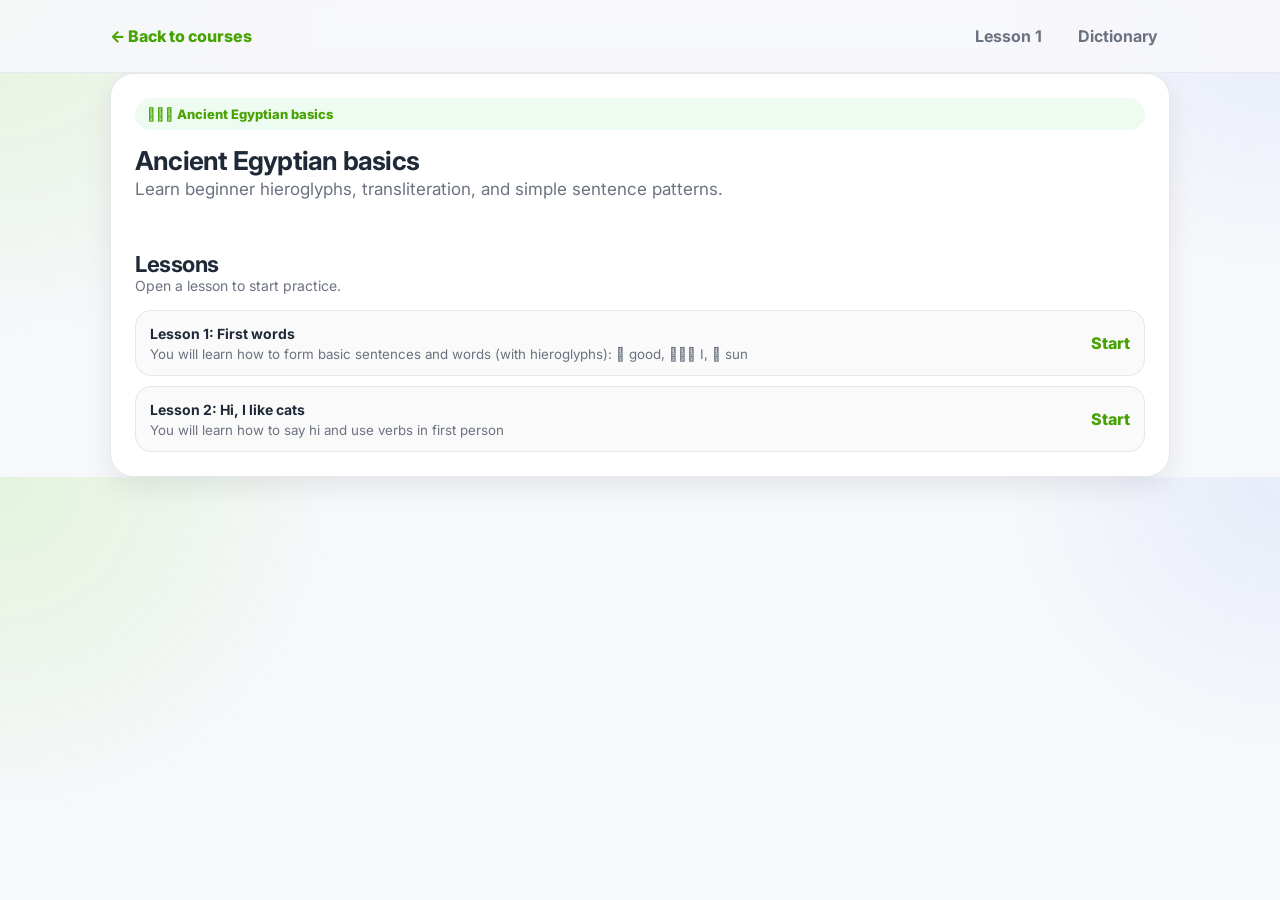
==== course.html @ 08fa09a4 "Add files via upload" ====
<!DOCTYPE html>
<html lang="en">
<head>
  <meta charset="UTF-8" />
  <meta name="viewport" content="width=device-width, initial-scale=1.0" />
  <title>Course | LingsNiche</title>
  <link rel="preconnect" href="https://fonts.googleapis.com">
  <link rel="preconnect" href="https://fonts.gstatic.com" crossorigin>
  <link href="https://fonts.googleapis.com/css2?family=Inter:wght@400;500;600;700;800&display=swap" rel="stylesheet">
  <link rel="stylesheet" href="styles.css">
</head>
<body>
  <header class="sticky">
    <div class="topbar wrap">
      <a class="back" href="index.html">← Back to courses</a>
      <div class="nav-links">
        <a href="lesson.html?course=ancient-egyptian&lesson=basics-1">Lesson 1</a>
        <a id="dictionaryLink" href="dictionary.html?course=ancient-egyptian">Dictionary</a>
      </div>
    </div>
  </header>

  <main class="page">
    <section class="card page-card stack">
      <div class="badge" id="courseBadge">Course</div>
      <div>
        <h1 class="course-title" id="courseTitle">Loading…</h1>
        <p class="lead" id="courseIntro"></p>
      </div>

      <div>
        <div class="section-title">
          <div>
            <h2>Lessons</h2>
            <p>Open a lesson to start practice.</p>
          </div>
        </div>
        <ul class="lesson-list" id="lessonList"></ul>
      </div>
    </section>
  </main>

  <script src="app.js"></script>
</body>
</html>
---- styles.css ----
:root{
  --green:#58cc02;
  --green-dark:#46a302;
  --bg:#f7f8fb;
  --card:#ffffff;
  --text:#1f2937;
  --muted:#6b7280;
  --border:#e5e7eb;
  --blue:#2563eb;
  --red:#ef4444;
  --shadow: 0 10px 30px rgba(0,0,0,.08);
  --radius: 24px;
}
*{box-sizing:border-box}
html{scroll-behavior:smooth}
body{
  margin:0;
  font-family:Inter, system-ui, sans-serif;
  background:
    radial-gradient(circle at top left, rgba(88,204,2,.12), transparent 25%),
    radial-gradient(circle at top right, rgba(37,99,235,.08), transparent 20%),
    var(--bg);
  color:var(--text);
}
a{color:inherit}
code{
  background:#f3f4f6;
  padding:.15rem .35rem;
  border-radius:.4rem;
}
.shell, .wrap, .course-wrap, .hero, .page{
  max-width:1100px;
  margin:0 auto;
  padding-left:20px;
  padding-right:20px;
}
header.sticky{
  position:sticky;
  top:0;
  z-index:20;
  background:rgba(247,248,251,.88);
  backdrop-filter: blur(10px);
  border-bottom:1px solid rgba(229,231,235,.8);
}
.topbar{
  display:flex;
  align-items:center;
  justify-content:space-between;
  gap:16px;
  padding:18px 20px;
}
.brand{
  display:flex;
  align-items:center;
  gap:12px;
  font-weight:800;
  font-size:20px;
}
.logo{
  width:40px;
  height:40px;
  border-radius:14px;
  background:linear-gradient(135deg, var(--green), #8ae234);
  display:grid;
  place-items:center;
  color:white;
  font-size:22px;
  box-shadow:0 8px 18px rgba(88,204,2,.25);
}
.nav-links{
  display:flex;
  flex-wrap:wrap;
  gap:12px;
  font-weight:700;
  color:var(--muted);
}
.nav-links a{
  text-decoration:none;
  padding:8px 12px;
  border-radius:999px;
}
.nav-links a:hover{
  background:#eefbf0;
  color:var(--green-dark);
}

.hero{
  padding-top:42px;
  padding-bottom:16px;
}
.hero-card,
.card{
  background:var(--card);
  border:1px solid var(--border);
  border-radius:var(--radius);
  box-shadow:var(--shadow);
}
.hero-card{
  padding:34px;
  overflow:hidden;
  position:relative;
}
.hero-card:before{
  content:"";
  position:absolute;
  inset:auto -60px -60px auto;
  width:220px;
  height:220px;
  background:radial-gradient(circle, rgba(88,204,2,.18), transparent 65%);
  pointer-events:none;
}
.eyebrow{
  display:inline-flex;
  align-items:center;
  gap:8px;
  padding:8px 12px;
  border-radius:999px;
  background:#eefbf0;
  color:var(--green-dark);
  font-weight:700;
  font-size:13px;
  margin-bottom:18px;
}
h1{
  margin:0 0 14px;
  font-size:clamp(34px, 4vw, 54px);
  line-height:1.02;
  letter-spacing:-.04em;
}
.hero p, .lead{
  margin:0 0 22px;
  color:var(--muted);
  font-size:17px;
  line-height:1.65;
  max-width:62ch;
}
.cta-row{
  display:flex;
  flex-wrap:wrap;
  gap:12px;
  margin-top:12px;
}
.btn{
  appearance:none;
  border:0;
  border-radius:16px;
  padding:14px 18px;
  font-weight:700;
  text-decoration:none;
  display:inline-flex;
  align-items:center;
  justify-content:center;
  gap:10px;
  cursor:pointer;
  transition:transform .15s ease, box-shadow .15s ease, opacity .15s ease;
}
.btn:hover{transform:translateY(-1px)}
.btn.primary{
  background:var(--green);
  color:#fff;
  box-shadow:0 12px 20px rgba(88,204,2,.25);
}
.btn.secondary{
  background:#eef2ff;
  color:var(--blue);
}
.btn.ghost{
  background:#f3f4f6;
  color:#374151;
}
.section-title{
  display:flex;
  align-items:end;
  justify-content:space-between;
  gap:12px;
  margin:8px 0 14px;
}
.section-title h2{
  margin:0;
  font-size:22px;
  letter-spacing:-.02em;
}
.section-title p{
  margin:0;
  color:var(--muted);
  font-size:14px;
}
.grid{
  display:grid;
  grid-template-columns:repeat(2, minmax(0, 1fr));
  gap:18px;
}
.course-card{
  padding:22px;
}
.course-top{
  display:flex;
  gap:16px;
  align-items:flex-start;
  justify-content:space-between;
}
.course-badge{
  width:56px;
  height:56px;
  border-radius:18px;
  display:grid;
  place-items:center;
  background:linear-gradient(135deg, rgba(88,204,2,.15), rgba(88,204,2,.05));
  color:var(--green-dark);
  font-size:28px;
  flex:0 0 auto;
}
.course-card h3{
  margin:0;
  font-size:20px;
}
.course-card p{
  margin:0;
  color:var(--muted);
  line-height:1.55;
}
.lesson-list{
  margin:16px 0 0;
  padding:0;
  list-style:none;
  display:grid;
  gap:10px;
}
.lesson-list li{
  display:flex;
  align-items:center;
  justify-content:space-between;
  gap:12px;
  padding:12px 14px;
  border:1px solid var(--border);
  border-radius:16px;
  background:#fafafa;
}
.lesson-list strong{font-size:14px}
.lesson-list small{color:var(--muted)}
.lesson-link{
  white-space:nowrap;
  color:var(--green-dark);
  text-decoration:none;
  font-weight:800;
}
.lesson-link:hover{text-decoration:underline}
.badge{
  display:inline-flex;
  align-items:center;
  gap:8px;
  background:#eefbf0;
  color:var(--green-dark);
  border-radius:999px;
  padding:8px 12px;
  font-size:13px;
  font-weight:800;
}
.small{
  font-size:13px;
  color:var(--muted);
}
.stack{
  display:grid;
  gap:18px;
}
.page-card{
  padding:24px;
}
.filter-row{
  display:flex;
  gap:12px;
  flex-wrap:wrap;
  align-items:center;
}
.search{
  width:min(520px, 100%);
  border:1px solid var(--border);
  border-radius:16px;
  padding:13px 14px;
  font:inherit;
  background:white;
}
.dictionary-grid{
  display:grid;
  grid-template-columns:repeat(2, minmax(0,1fr));
  gap:14px;
  margin-top:18px;
}
.dict-card{
  border:1px solid var(--border);
  border-radius:20px;
  background:#fff;
  padding:18px;
}
.glyph{
  font-size:40px;
  line-height:1.1;
  margin-bottom:10px;
}
.dict-card h3{
  margin:0 0 4px;
  font-size:18px;
}
.dict-card p{
  margin:0;
  color:var(--muted);
  line-height:1.55;
}
.kicker{
  color:var(--green-dark);
  font-weight:800;
  font-size:13px;
  text-transform:uppercase;
  letter-spacing:.08em;
}
.course-row{
  display:flex;
  align-items:center;
  justify-content:space-between;
  gap:16px;
  margin-bottom:16px;
  flex-wrap:wrap;
}
.course-title{
  margin:0;
  font-size:26px;
  letter-spacing:-.03em;
}
.meta{
  color:var(--muted);
  font-size:14px;
}
.progress-wrap{
  display:flex;
  align-items:center;
  gap:12px;
  min-width:260px;
  flex:1;
  justify-content:flex-end;
}
.progress{
  height:12px;
  background:#edf2f7;
  border-radius:999px;
  overflow:hidden;
  width:min(320px, 100%);
  border:1px solid var(--border);
}
.progress > div{
  height:100%;
  width:0%;
  background:linear-gradient(90deg, var(--green), #8ae234);
  border-radius:999px;
  transition:width .25s ease;
}
.main{
  padding:24px;
}
.question-head{
  display:flex;
  justify-content:space-between;
  align-items:flex-start;
  gap:16px;
  margin-bottom:18px;
}
.question-index{
  color:var(--green-dark);
  font-weight:800;
  font-size:13px;
  text-transform:uppercase;
  letter-spacing:.08em;
  margin-bottom:8px;
}
.prompt{
  margin:0;
  font-size:26px;
  line-height:1.2;
  letter-spacing:-.03em;
}
.subtitle{
  margin:10px 0 0;
  color:var(--muted);
  line-height:1.6;
}
.exercise{
  margin-top:18px;
  padding:20px;
  border-radius:22px;
  border:1px solid var(--border);
  background:#fafafa;
}
.match-layout{
  display:grid;
  grid-template-columns:1fr 1fr;
  gap:18px;
}
.column{
  display:grid;
  gap:10px;
}
.option{
  border:1px solid var(--border);
  background:white;
  border-radius:18px;
  padding:14px 16px;
  font-weight:700;
  cursor:pointer;
  text-align:left;
  transition:transform .12s ease, border-color .12s ease, background .12s ease;
  user-select:none;
}
.option:hover{transform:translateY(-1px)}
.option.selected{
  border-color:var(--green);
  background:#effef2;
  box-shadow:0 8px 16px rgba(88,204,2,.10);
}
.option.matched{
  opacity:.55;
  cursor:default;
  background:#f3f4f6;
}
.option.correct{
  border-color:var(--green);
  background:#effef2;
}
.option.wrong{
  border-color:var(--red);
  background:#fff1f2;
}
.builder{
  display:grid;
  gap:14px;
}
.source-box{
  padding:14px 16px;
  border-radius:18px;
  border:1px solid var(--border);
  background:#fff;
  font-weight:700;
  line-height:1.5;
  overflow-wrap:anywhere;
}
.answer-box{
  min-height:74px;
  border:2px dashed #d1d5db;
  border-radius:20px;
  background:#fff;
  padding:12px;
  display:flex;
  flex-wrap:wrap;
  gap:10px;
  align-items:center;
}
.word-bank{
  display:flex;
  flex-wrap:wrap;
  gap:10px;
}
.word{
  border:1px solid var(--border);
  background:#fff;
  border-radius:999px;
  padding:10px 14px;
  font-weight:700;
  cursor:pointer;
  user-select:none;
}
.word.used{
  opacity:.4;
  cursor:not-allowed;
}
.chip{
  border:none;
  background:#eaf8da;
  color:#214b00;
  border-radius:999px;
  padding:10px 14px;
  font-weight:700;
  cursor:pointer;
}
.actions{
  display:flex;
  gap:12px;
  flex-wrap:wrap;
  margin-top:18px;
  align-items:center;
}
.btn:disabled{
  opacity:.5;
  cursor:not-allowed;
}
.feedback{
  margin-top:16px;
  padding:14px 16px;
  border-radius:16px;
  display:none;
  font-weight:600;
  line-height:1.6;
}
.feedback.show{display:block}
.feedback.correct{
  background:#effef2;
  color:#14532d;
  border:1px solid #bbf7d0;
}
.feedback.wrong{
  background:#fff1f2;
  color:#9f1239;
  border:1px solid #fecdd3;
}
.explanation{
  margin-top:14px;
  color:var(--muted);
  line-height:1.7;
  display:none;
}
.explanation.show{display:block}
.footer-actions{
  margin-top:18px;
  display:flex;
  justify-content:space-between;
  gap:12px;
  flex-wrap:wrap;
}
.hidden{display:none !important;}
.match-help{
  margin:0 0 10px;
  color:var(--muted);
  font-size:14px;
}
.back{
  text-decoration:none;
  color:var(--green-dark);
  font-weight:800;
}
.topnav{
  display:flex;
  align-items:center;
  justify-content:space-between;
  gap:16px;
  margin-bottom:18px;
  flex-wrap:wrap;
}
.header{
  padding:24px;
  margin-bottom:16px;
}
@media (max-width: 860px){
  .grid,.dictionary-grid{grid-template-columns:1fr}
}
@media (max-width: 760px){
  .match-layout{grid-template-columns:1fr}
  .progress-wrap{width:100%; justify-content:flex-start}
  .question-head{flex-direction:column}
  .course-row{align-items:flex-start}
}
@media (max-width: 520px){
  .hero-card,.course-card,.page-card,.header,.main{padding:18px}
  h1{font-size:32px}
}


.info-card{
  display:grid;
  gap:14px;
  padding:18px;
  border-radius:20px;
  background:#fff;
  border:1px solid var(--border);
}
.info-glyph{
  font-size:20px;
  font-weight:700;
  line-height:1.7;
  overflow-wrap:anywhere;
}
.info-example{
  padding:14px 16px;
  border-radius:16px;
  background:#f3f4f6;
  color:var(--text);
  line-height:1.6;
  font-weight:600;
}
.word, .chip, .dict-card .glyph{
  font-family: inherit;
}
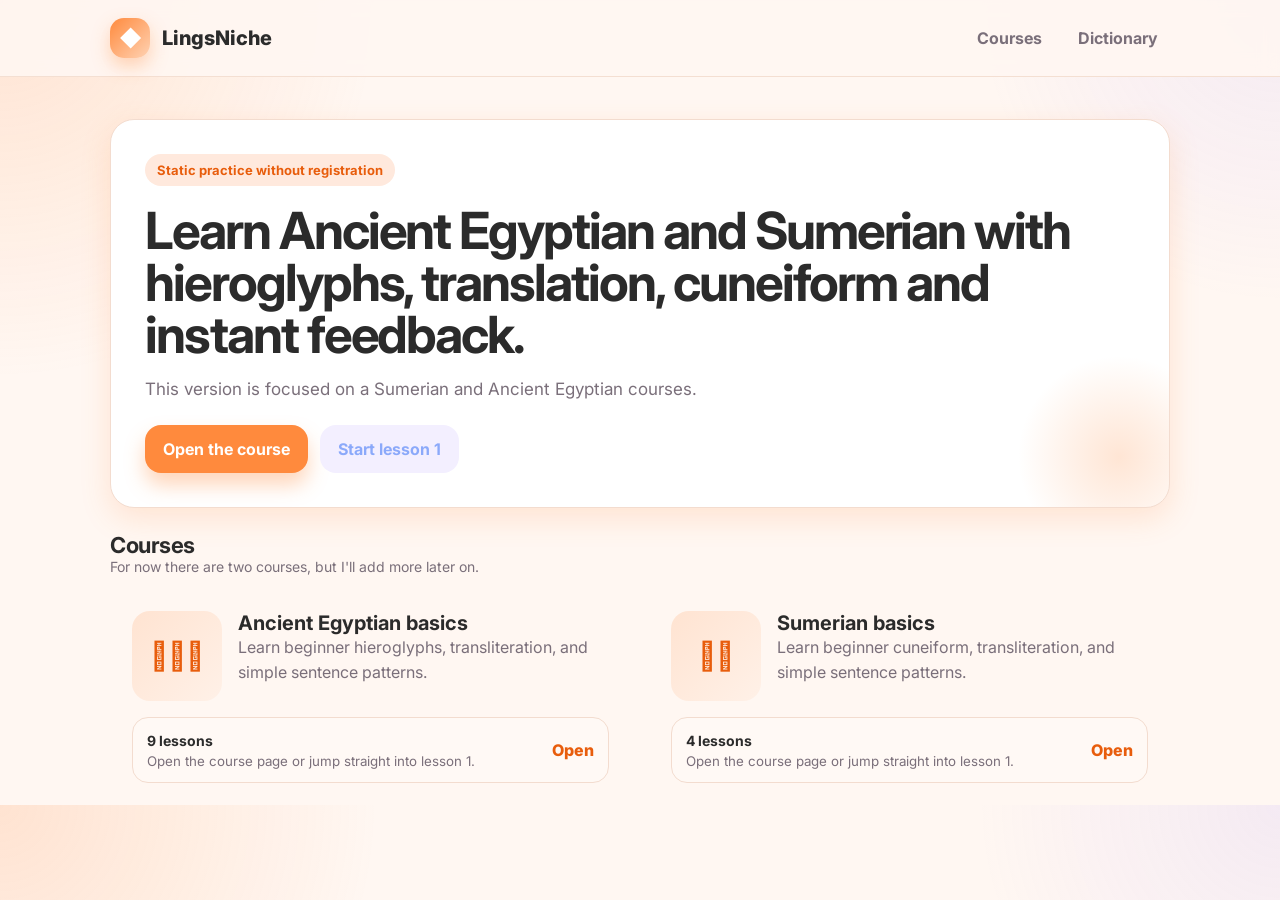
==== commit d222bbc8: "Update course.html" ====
--- a/course.html
+++ b/course.html
@@ -3,7 +3,7 @@
 <head>
   <meta charset="UTF-8" />
   <meta name="viewport" content="width=device-width, initial-scale=1.0" />
-  <title>Course | LingsNiche</title>
+  <title>LingsNiche</title>
   <link rel="preconnect" href="https://fonts.googleapis.com">
   <link rel="preconnect" href="https://fonts.gstatic.com" crossorigin>
   <link href="https://fonts.googleapis.com/css2?family=Inter:wght@400;500;600;700;800&display=swap" rel="stylesheet">
@@ -12,31 +12,38 @@
 <body>
   <header class="sticky">
     <div class="topbar wrap">
-      <a class="back" href="index.html">← Back to courses</a>
+      <div class="brand"><div class="logo">◆</div> LingsNiche</div>
       <div class="nav-links">
-        <a href="lesson.html?course=ancient-egyptian&lesson=basics-1">Lesson 1</a>
-        <a id="dictionaryLink" href="dictionary.html?course=ancient-egyptian">Dictionary</a>
+        <a href="index.html">Courses</a>
+        <a href="dictionary.html?course=ancient-egyptian">Dictionary</a>
       </div>
     </div>
   </header>
 
-  <main class="page">
-    <section class="card page-card stack">
-      <div class="badge" id="courseBadge">Course</div>
-      <div>
-        <h1 class="course-title" id="courseTitle">Loading…</h1>
-        <p class="lead" id="courseIntro"></p>
+  <main>
+    <section class="hero">
+      <div class="hero-card">
+        <div class="eyebrow">Static practice without registration</div>
+        <h1>Learn Ancient Egyptian and Sumerian with hieroglyphs, translation, cuneiform and instant feedback.</h1>
+        <p>
+          This version is focused on a Sumerian and Ancient Egyptian courses.
+        </p>
+        <div class="cta-row">
+          <a class="btn primary" href="course.html?course=ancient-egyptian">Open the course</a>
+          <a class="btn secondary" href="lesson.html?course=ancient-egyptian&lesson=basics-1">Start lesson 1</a>
+        </div>
+      </div>
+    </section>
+
+    <section class="course-wrap" id="courses">
+      <div class="section-title">
+        <div>
+          <h2>Courses</h2>
+          <p>For now there are two courses, but I'll add more later on.</p>
+        </div>
       </div>
 
-      <div>
-        <div class="section-title">
-          <div>
-            <h2>Lessons</h2>
-            <p>Open a lesson to start practice.</p>
-          </div>
-        </div>
-        <ul class="lesson-list" id="lessonList"></ul>
-      </div>
+      <div class="grid" id="courseGrid"></div>
     </section>
   </main>
 
--- a/styles.css
+++ b/styles.css
@@ -1,48 +1,56 @@
-
 :root{
-  --green:#58cc02;
-  --green-dark:#46a302;
-  --bg:#f7f8fb;
+  --pink:#ff8a3d;
+  --pink-dark:#e85d0c;
+  --bg:#fff7f2;
   --card:#ffffff;
-  --text:#1f2937;
-  --muted:#6b7280;
-  --border:#e5e7eb;
-  --blue:#2563eb;
-  --red:#ef4444;
-  --shadow: 0 10px 30px rgba(0,0,0,.08);
+  --text:#2b2b2b;
+  --muted:#7a6f7a;
+  --border:#f3dccf;
+  --blue:#8ba9fa;
+  --red:#ff6b6b;
+  --shadow: 0 10px 30px rgba(255,138,61,.18);
   --radius: 24px;
 }
-*{box-sizing:border-box}
+
+*
+{box-sizing:border-box}
+
 html{scroll-behavior:smooth}
+
 body{
   margin:0;
   font-family:Inter, system-ui, sans-serif;
   background:
-    radial-gradient(circle at top left, rgba(88,204,2,.12), transparent 25%),
-    radial-gradient(circle at top right, rgba(37,99,235,.08), transparent 20%),
+    radial-gradient(circle at top left, rgba(255,138,61,.18), transparent 25%),
+    radial-gradient(circle at top right, rgba(167,139,250,.12), transparent 20%),
     var(--bg);
   color:var(--text);
 }
+
 a{color:inherit}
+
 code{
-  background:#f3f4f6;
+  background:#fff1e8;
   padding:.15rem .35rem;
   border-radius:.4rem;
 }
+
 .shell, .wrap, .course-wrap, .hero, .page{
   max-width:1100px;
   margin:0 auto;
   padding-left:20px;
   padding-right:20px;
 }
+
 header.sticky{
   position:sticky;
   top:0;
   z-index:20;
-  background:rgba(247,248,251,.88);
+  background:rgba(255,247,242,.9);
   backdrop-filter: blur(10px);
-  border-bottom:1px solid rgba(229,231,235,.8);
-}
+  border-bottom:1px solid rgba(243,220,207,.9);
+}
+
 .topbar{
   display:flex;
   align-items:center;
@@ -50,6 +58,7 @@
   gap:16px;
   padding:18px 20px;
 }
+
 .brand{
   display:flex;
   align-items:center;
@@ -57,17 +66,19 @@
   font-weight:800;
   font-size:20px;
 }
+
 .logo{
   width:40px;
   height:40px;
   border-radius:14px;
-  background:linear-gradient(135deg, var(--green), #8ae234);
+  background:linear-gradient(135deg, var(--pink), #ffd2b3);
   display:grid;
   place-items:center;
   color:white;
   font-size:22px;
-  box-shadow:0 8px 18px rgba(88,204,2,.25);
-}
+  box-shadow:0 8px 18px rgba(255,138,61,.35);
+}
+
 .nav-links{
   display:flex;
   flex-wrap:wrap;
@@ -75,20 +86,23 @@
   font-weight:700;
   color:var(--muted);
 }
+
 .nav-links a{
   text-decoration:none;
   padding:8px 12px;
   border-radius:999px;
 }
+
 .nav-links a:hover{
-  background:#eefbf0;
-  color:var(--green-dark);
+  background:#ffe9dd;
+  color:var(--pink-dark);
 }
 
 .hero{
   padding-top:42px;
   padding-bottom:16px;
 }
+
 .hero-card,
 .card{
   background:var(--card);
@@ -96,38 +110,43 @@
   border-radius:var(--radius);
   box-shadow:var(--shadow);
 }
+
 .hero-card{
   padding:34px;
   overflow:hidden;
   position:relative;
 }
+
 .hero-card:before{
   content:"";
   position:absolute;
   inset:auto -60px -60px auto;
   width:220px;
   height:220px;
-  background:radial-gradient(circle, rgba(88,204,2,.18), transparent 65%);
+  background:radial-gradient(circle, rgba(255,138,61,.22), transparent 65%);
   pointer-events:none;
 }
+
 .eyebrow{
   display:inline-flex;
   align-items:center;
   gap:8px;
   padding:8px 12px;
   border-radius:999px;
-  background:#eefbf0;
-  color:var(--green-dark);
+  background:#ffe9dd;
+  color:var(--pink-dark);
   font-weight:700;
   font-size:13px;
   margin-bottom:18px;
 }
+
 h1{
   margin:0 0 14px;
   font-size:clamp(34px, 4vw, 54px);
   line-height:1.02;
   letter-spacing:-.04em;
 }
+
 .hero p, .lead{
   margin:0 0 22px;
   color:var(--muted);
@@ -135,12 +154,14 @@
   line-height:1.65;
   max-width:62ch;
 }
+
 .cta-row{
   display:flex;
   flex-wrap:wrap;
   gap:12px;
   margin-top:12px;
 }
+
 .btn{
   appearance:none;
   border:0;
@@ -155,20 +176,25 @@
   cursor:pointer;
   transition:transform .15s ease, box-shadow .15s ease, opacity .15s ease;
 }
+
 .btn:hover{transform:translateY(-1px)}
+
 .btn.primary{
-  background:var(--green);
+  background:var(--pink);
   color:#fff;
-  box-shadow:0 12px 20px rgba(88,204,2,.25);
-}
+  box-shadow:0 12px 20px rgba(255,138,61,.35);
+}
+
 .btn.secondary{
-  background:#eef2ff;
+  background:#f3efff;
   color:var(--blue);
 }
+
 .btn.ghost{
   background:#f3f4f6;
   color:#374151;
 }
+
 .section-title{
   display:flex;
   align-items:end;
@@ -176,50 +202,59 @@
   gap:12px;
   margin:8px 0 14px;
 }
+
 .section-title h2{
   margin:0;
   font-size:22px;
   letter-spacing:-.02em;
 }
+
 .section-title p{
   margin:0;
   color:var(--muted);
   font-size:14px;
 }
+
 .grid{
   display:grid;
   grid-template-columns:repeat(2, minmax(0, 1fr));
   gap:18px;
 }
+
 .course-card{
   padding:22px;
 }
+
 .course-top{
   display:flex;
   gap:16px;
   align-items:flex-start;
   justify-content:space-between;
 }
+
 .course-badge{
-  width:56px;
-  height:56px;
+  width:90px;
+  height:90px;
   border-radius:18px;
   display:grid;
   place-items:center;
-  background:linear-gradient(135deg, rgba(88,204,2,.15), rgba(88,204,2,.05));
-  color:var(--green-dark);
+  background:linear-gradient(135deg, rgba(255,138,61,.18), rgba(255,138,61,.06));
+  color:var(--pink-dark);
   font-size:28px;
   flex:0 0 auto;
 }
+
 .course-card h3{
   margin:0;
   font-size:20px;
 }
+
 .course-card p{
   margin:0;
   color:var(--muted);
   line-height:1.55;
 }
+
 .lesson-list{
   margin:16px 0 0;
   padding:0;
@@ -227,6 +262,7 @@
   display:grid;
   gap:10px;
 }
+
 .lesson-list li{
   display:flex;
   align-items:center;
@@ -235,45 +271,54 @@
   padding:12px 14px;
   border:1px solid var(--border);
   border-radius:16px;
-  background:#fafafa;
-}
+  background:#fff9f5;
+}
+
 .lesson-list strong{font-size:14px}
 .lesson-list small{color:var(--muted)}
+
 .lesson-link{
   white-space:nowrap;
-  color:var(--green-dark);
+  color:var(--pink-dark);
   text-decoration:none;
   font-weight:800;
 }
+
 .lesson-link:hover{text-decoration:underline}
+
 .badge{
   display:inline-flex;
   align-items:center;
   gap:8px;
-  background:#eefbf0;
-  color:var(--green-dark);
+  background:#ffe9dd;
+  color:var(--pink-dark);
   border-radius:999px;
   padding:8px 12px;
   font-size:13px;
   font-weight:800;
 }
+
 .small{
   font-size:13px;
   color:var(--muted);
 }
+
 .stack{
   display:grid;
   gap:18px;
 }
+
 .page-card{
   padding:24px;
 }
+
 .filter-row{
   display:flex;
   gap:12px;
   flex-wrap:wrap;
   align-items:center;
 }
+
 .search{
   width:min(520px, 100%);
   border:1px solid var(--border);
@@ -282,39 +327,46 @@
   font:inherit;
   background:white;
 }
+
 .dictionary-grid{
   display:grid;
   grid-template-columns:repeat(2, minmax(0,1fr));
   gap:14px;
   margin-top:18px;
 }
+
 .dict-card{
   border:1px solid var(--border);
   border-radius:20px;
   background:#fff;
   padding:18px;
 }
+
 .glyph{
   font-size:40px;
   line-height:1.1;
   margin-bottom:10px;
 }
+
 .dict-card h3{
   margin:0 0 4px;
   font-size:18px;
 }
+
 .dict-card p{
   margin:0;
   color:var(--muted);
   line-height:1.55;
 }
+
 .kicker{
-  color:var(--green-dark);
+  color:var(--pink-dark);
   font-weight:800;
   font-size:13px;
   text-transform:uppercase;
   letter-spacing:.08em;
 }
+
 .course-row{
   display:flex;
   align-items:center;
@@ -323,15 +375,18 @@
   margin-bottom:16px;
   flex-wrap:wrap;
 }
+
 .course-title{
   margin:0;
   font-size:26px;
   letter-spacing:-.03em;
 }
+
 .meta{
   color:var(--muted);
   font-size:14px;
 }
+
 .progress-wrap{
   display:flex;
   align-items:center;
@@ -340,24 +395,28 @@
   flex:1;
   justify-content:flex-end;
 }
+
 .progress{
   height:12px;
-  background:#edf2f7;
+  background:#f3eff5;
   border-radius:999px;
   overflow:hidden;
   width:min(320px, 100%);
   border:1px solid var(--border);
 }
+
 .progress > div{
   height:100%;
   width:0%;
-  background:linear-gradient(90deg, var(--green), #8ae234);
+  background:linear-gradient(90deg, var(--pink), #ffd2b3);
   border-radius:999px;
   transition:width .25s ease;
 }
+
 .main{
   padding:24px;
 }
+
 .question-head{
   display:flex;
   justify-content:space-between;
@@ -365,41 +424,48 @@
   gap:16px;
   margin-bottom:18px;
 }
+
 .question-index{
-  color:var(--green-dark);
+  color:var(--pink-dark);
   font-weight:800;
   font-size:13px;
   text-transform:uppercase;
   letter-spacing:.08em;
   margin-bottom:8px;
 }
+
 .prompt{
   margin:0;
   font-size:26px;
   line-height:1.2;
   letter-spacing:-.03em;
 }
+
 .subtitle{
   margin:10px 0 0;
   color:var(--muted);
   line-height:1.6;
 }
+
 .exercise{
   margin-top:18px;
   padding:20px;
   border-radius:22px;
   border:1px solid var(--border);
-  background:#fafafa;
-}
+  background:#fff9f5;
+}
+
 .match-layout{
   display:grid;
   grid-template-columns:1fr 1fr;
   gap:18px;
 }
+
 .column{
   display:grid;
   gap:10px;
 }
+
 .option{
   border:1px solid var(--border);
   background:white;
@@ -411,29 +477,36 @@
   transition:transform .12s ease, border-color .12s ease, background .12s ease;
   user-select:none;
 }
+
 .option:hover{transform:translateY(-1px)}
+
 .option.selected{
-  border-color:var(--green);
-  background:#effef2;
-  box-shadow:0 8px 16px rgba(88,204,2,.10);
-}
+  border-color:var(--pink);
+  background:#ffe9dd;
+  box-shadow:0 8px 16px rgba(255,138,61,.18);
+}
+
 .option.matched{
   opacity:.55;
   cursor:default;
   background:#f3f4f6;
 }
+
 .option.correct{
-  border-color:var(--green);
-  background:#effef2;
-}
+  border-color:var(--pink);
+  background:#ffe9dd;
+}
+
 .option.wrong{
   border-color:var(--red);
-  background:#fff1f2;
-}
+  background:#fff1f3;
+}
+
 .builder{
   display:grid;
   gap:14px;
 }
+
 .source-box{
   padding:14px 16px;
   border-radius:18px;
@@ -443,9 +516,10 @@
   line-height:1.5;
   overflow-wrap:anywhere;
 }
+
 .answer-box{
   min-height:74px;
-  border:2px dashed #d1d5db;
+  border:2px dashed #e6c2d4;
   border-radius:20px;
   background:#fff;
   padding:12px;
@@ -454,11 +528,13 @@
   gap:10px;
   align-items:center;
 }
+
 .word-bank{
   display:flex;
   flex-wrap:wrap;
   gap:10px;
 }
+
 .word{
   border:1px solid var(--border);
   background:#fff;
@@ -468,19 +544,22 @@
   cursor:pointer;
   user-select:none;
 }
+
 .word.used{
   opacity:.4;
   cursor:not-allowed;
 }
+
 .chip{
   border:none;
-  background:#eaf8da;
-  color:#214b00;
+  background:#ffe9dd;
+  color:#7a1f4d;
   border-radius:999px;
   padding:10px 14px;
   font-weight:700;
   cursor:pointer;
 }
+
 .actions{
   display:flex;
   gap:12px;
@@ -488,10 +567,12 @@
   margin-top:18px;
   align-items:center;
 }
+
 .btn:disabled{
   opacity:.5;
   cursor:not-allowed;
 }
+
 .feedback{
   margin-top:16px;
   padding:14px 16px;
@@ -500,24 +581,30 @@
   font-weight:600;
   line-height:1.6;
 }
+
 .feedback.show{display:block}
+
 .feedback.correct{
-  background:#effef2;
-  color:#14532d;
-  border:1px solid #bbf7d0;
-}
+  background:#ffe9dd;
+  color:#7a2a00;
+  border:1px solid #ffc1d6;
+}
+
 .feedback.wrong{
-  background:#fff1f2;
+  background:#fff1f3;
   color:#9f1239;
   border:1px solid #fecdd3;
 }
+
 .explanation{
   margin-top:14px;
   color:var(--muted);
   line-height:1.7;
   display:none;
 }
+
 .explanation.show{display:block}
+
 .footer-actions{
   margin-top:18px;
   display:flex;
@@ -525,17 +612,21 @@
   gap:12px;
   flex-wrap:wrap;
 }
+
 .hidden{display:none !important;}
+
 .match-help{
   margin:0 0 10px;
   color:var(--muted);
   font-size:14px;
 }
+
 .back{
   text-decoration:none;
-  color:var(--green-dark);
+  color:var(--pink-dark);
   font-weight:800;
 }
+
 .topnav{
   display:flex;
   align-items:center;
@@ -544,24 +635,27 @@
   margin-bottom:18px;
   flex-wrap:wrap;
 }
+
 .header{
   padding:24px;
   margin-bottom:16px;
 }
+
 @media (max-width: 860px){
   .grid,.dictionary-grid{grid-template-columns:1fr}
 }
+
 @media (max-width: 760px){
   .match-layout{grid-template-columns:1fr}
   .progress-wrap{width:100%; justify-content:flex-start}
   .question-head{flex-direction:column}
   .course-row{align-items:flex-start}
 }
+
 @media (max-width: 520px){
   .hero-card,.course-card,.page-card,.header,.main{padding:18px}
   h1{font-size:32px}
 }
-
 
 .info-card{
   display:grid;
@@ -571,20 +665,44 @@
   background:#fff;
   border:1px solid var(--border);
 }
+
 .info-glyph{
   font-size:20px;
   font-weight:700;
   line-height:1.7;
   overflow-wrap:anywhere;
 }
+
 .info-example{
   padding:14px 16px;
   border-radius:16px;
-  background:#f3f4f6;
+  background:#f3eff5;
   color:var(--text);
   line-height:1.6;
   font-weight:600;
 }
+
 .word, .chip, .dict-card .glyph{
   font-family: inherit;
 }
+
+.dict-switch {
+  display: flex;
+  gap: 10px;
+  margin-bottom: 12px;
+}
+
+.dict-btn {
+  padding: 8px 12px;
+  border-radius: 10px;
+  border: 1px solid #ddd;
+  background: white;
+  cursor: pointer;
+  font-weight: 600;
+}
+
+.dict-btn.active {
+  background: #111;
+  color: white;
+  border-color: #111;
+}
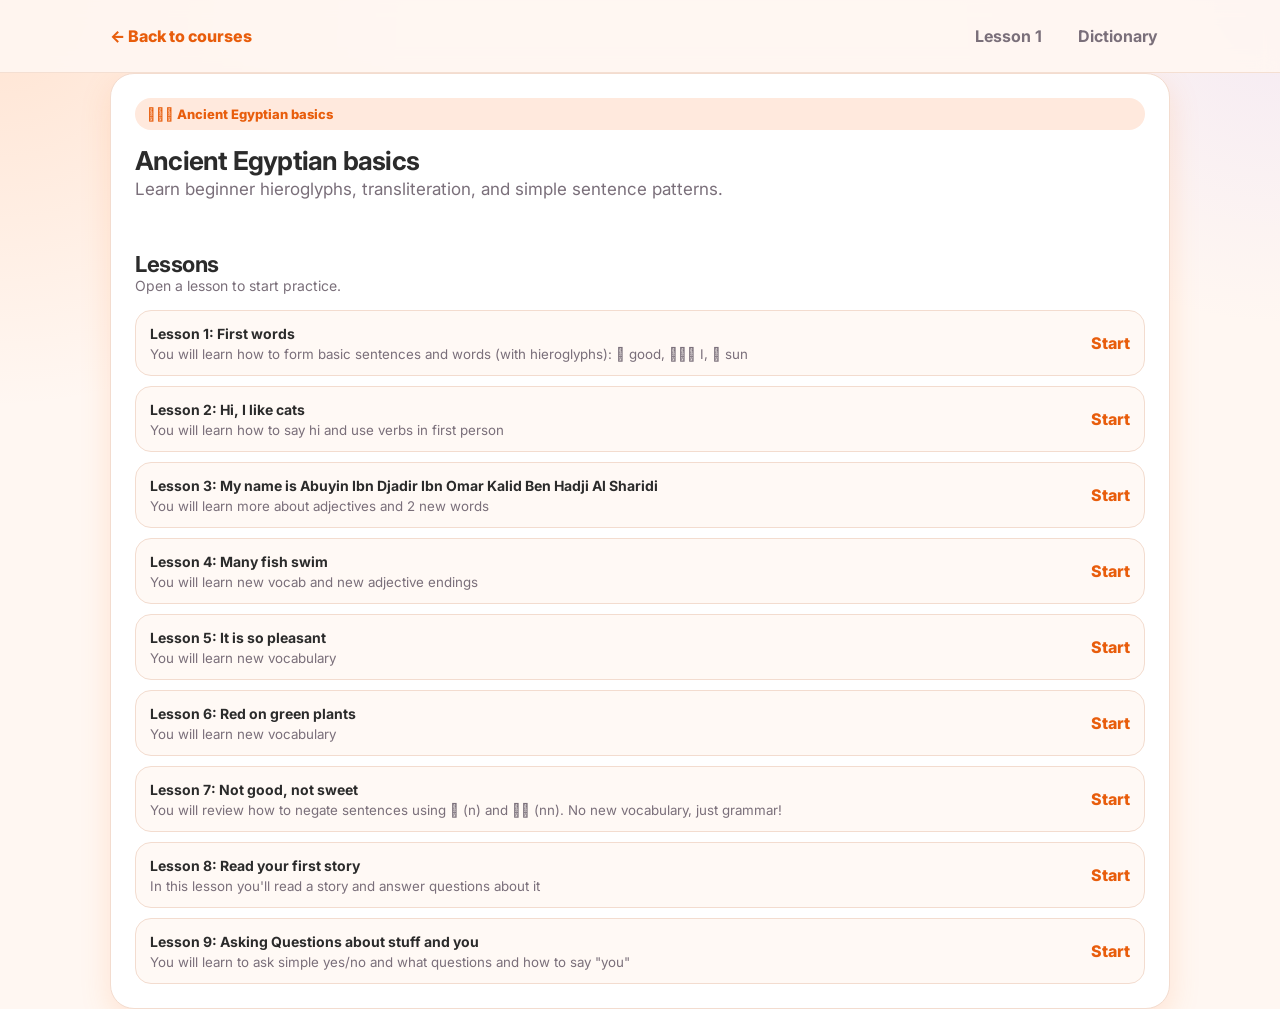
==== commit 23af1946: "Update course.html" ====
--- a/course.html
+++ b/course.html
@@ -3,7 +3,7 @@
 <head>
   <meta charset="UTF-8" />
   <meta name="viewport" content="width=device-width, initial-scale=1.0" />
-  <title>LingsNiche</title>
+  <title>Course | LingsNiche</title>
   <link rel="preconnect" href="https://fonts.googleapis.com">
   <link rel="preconnect" href="https://fonts.gstatic.com" crossorigin>
   <link href="https://fonts.googleapis.com/css2?family=Inter:wght@400;500;600;700;800&display=swap" rel="stylesheet">
@@ -12,38 +12,31 @@
 <body>
   <header class="sticky">
     <div class="topbar wrap">
-      <div class="brand"><div class="logo">◆</div> LingsNiche</div>
+      <a class="back" href="index.html">← Back to courses</a>
       <div class="nav-links">
-        <a href="index.html">Courses</a>
-        <a href="dictionary.html?course=ancient-egyptian">Dictionary</a>
+        <a href="lesson.html?course=ancient-egyptian&lesson=basics-1">Lesson 1</a>
+        <a id="dictionaryLink" href="dictionary.html?course=ancient-egyptian">Dictionary</a>
       </div>
     </div>
   </header>
 
-  <main>
-    <section class="hero">
-      <div class="hero-card">
-        <div class="eyebrow">Static practice without registration</div>
-        <h1>Learn Ancient Egyptian and Sumerian with hieroglyphs, translation, cuneiform and instant feedback.</h1>
-        <p>
-          This version is focused on a Sumerian and Ancient Egyptian courses.
-        </p>
-        <div class="cta-row">
-          <a class="btn primary" href="course.html?course=ancient-egyptian">Open the course</a>
-          <a class="btn secondary" href="lesson.html?course=ancient-egyptian&lesson=basics-1">Start lesson 1</a>
-        </div>
-      </div>
-    </section>
-
-    <section class="course-wrap" id="courses">
-      <div class="section-title">
-        <div>
-          <h2>Courses</h2>
-          <p>For now there are two courses, but I'll add more later on.</p>
-        </div>
+  <main class="page">
+    <section class="card page-card stack">
+      <div class="badge" id="courseBadge">Course</div>
+      <div>
+        <h1 class="course-title" id="courseTitle">Loading…</h1>
+        <p class="lead" id="courseIntro"></p>
       </div>
 
-      <div class="grid" id="courseGrid"></div>
+      <div>
+        <div class="section-title">
+          <div>
+            <h2>Lessons</h2>
+            <p>Open a lesson to start practice.</p>
+          </div>
+        </div>
+        <ul class="lesson-list" id="lessonList"></ul>
+      </div>
     </section>
   </main>
 
